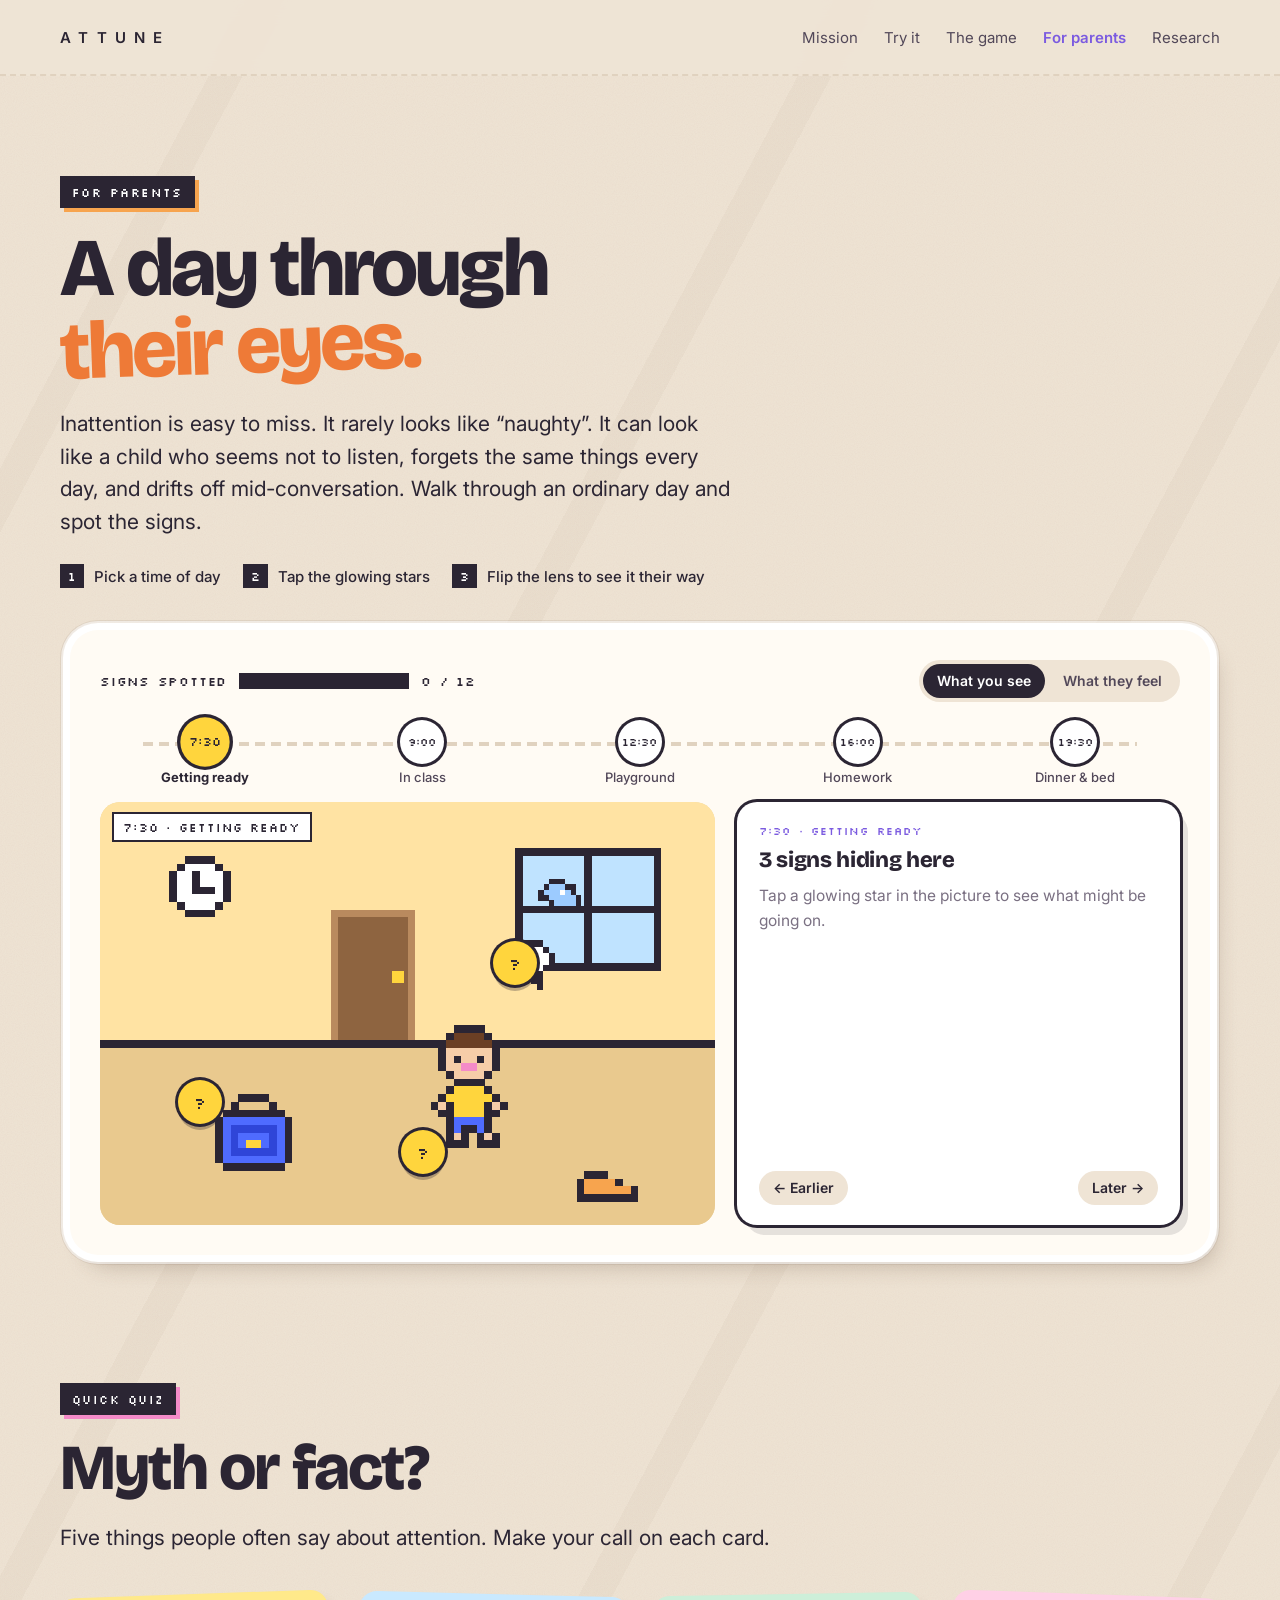
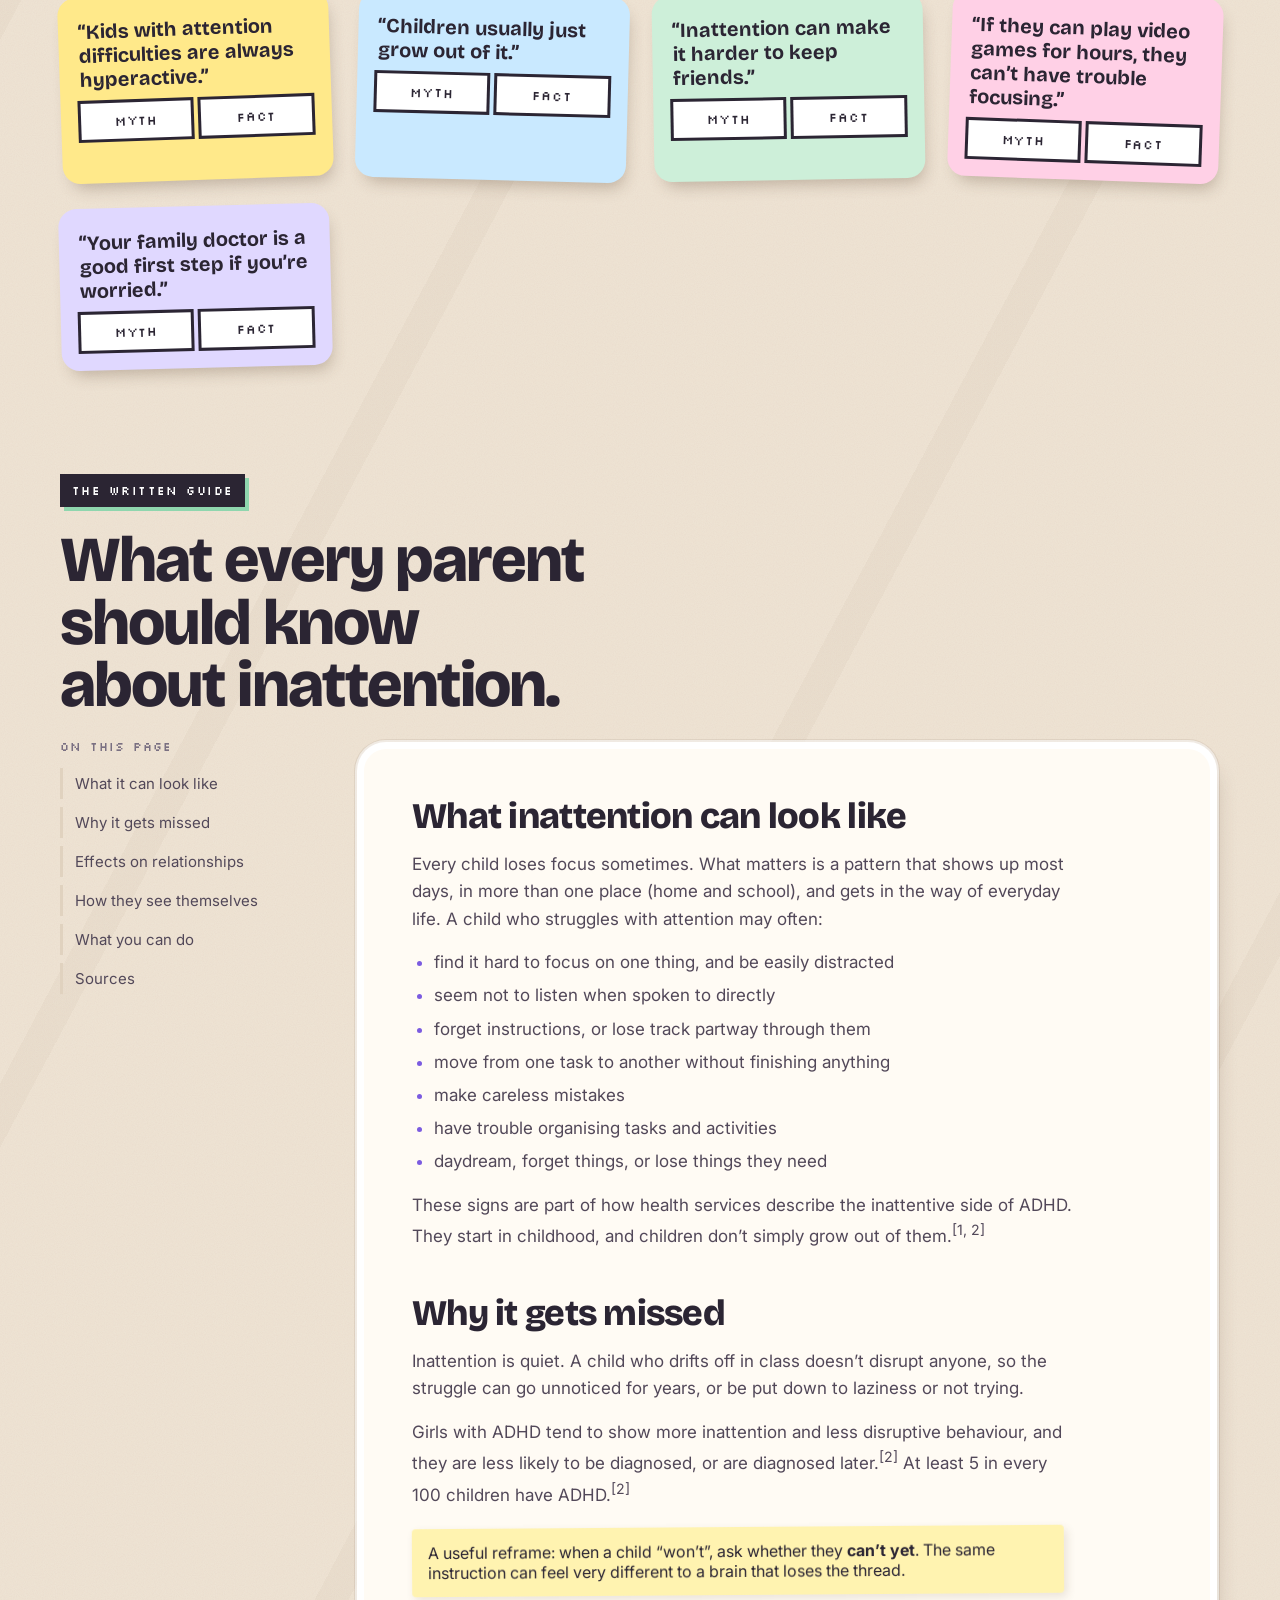
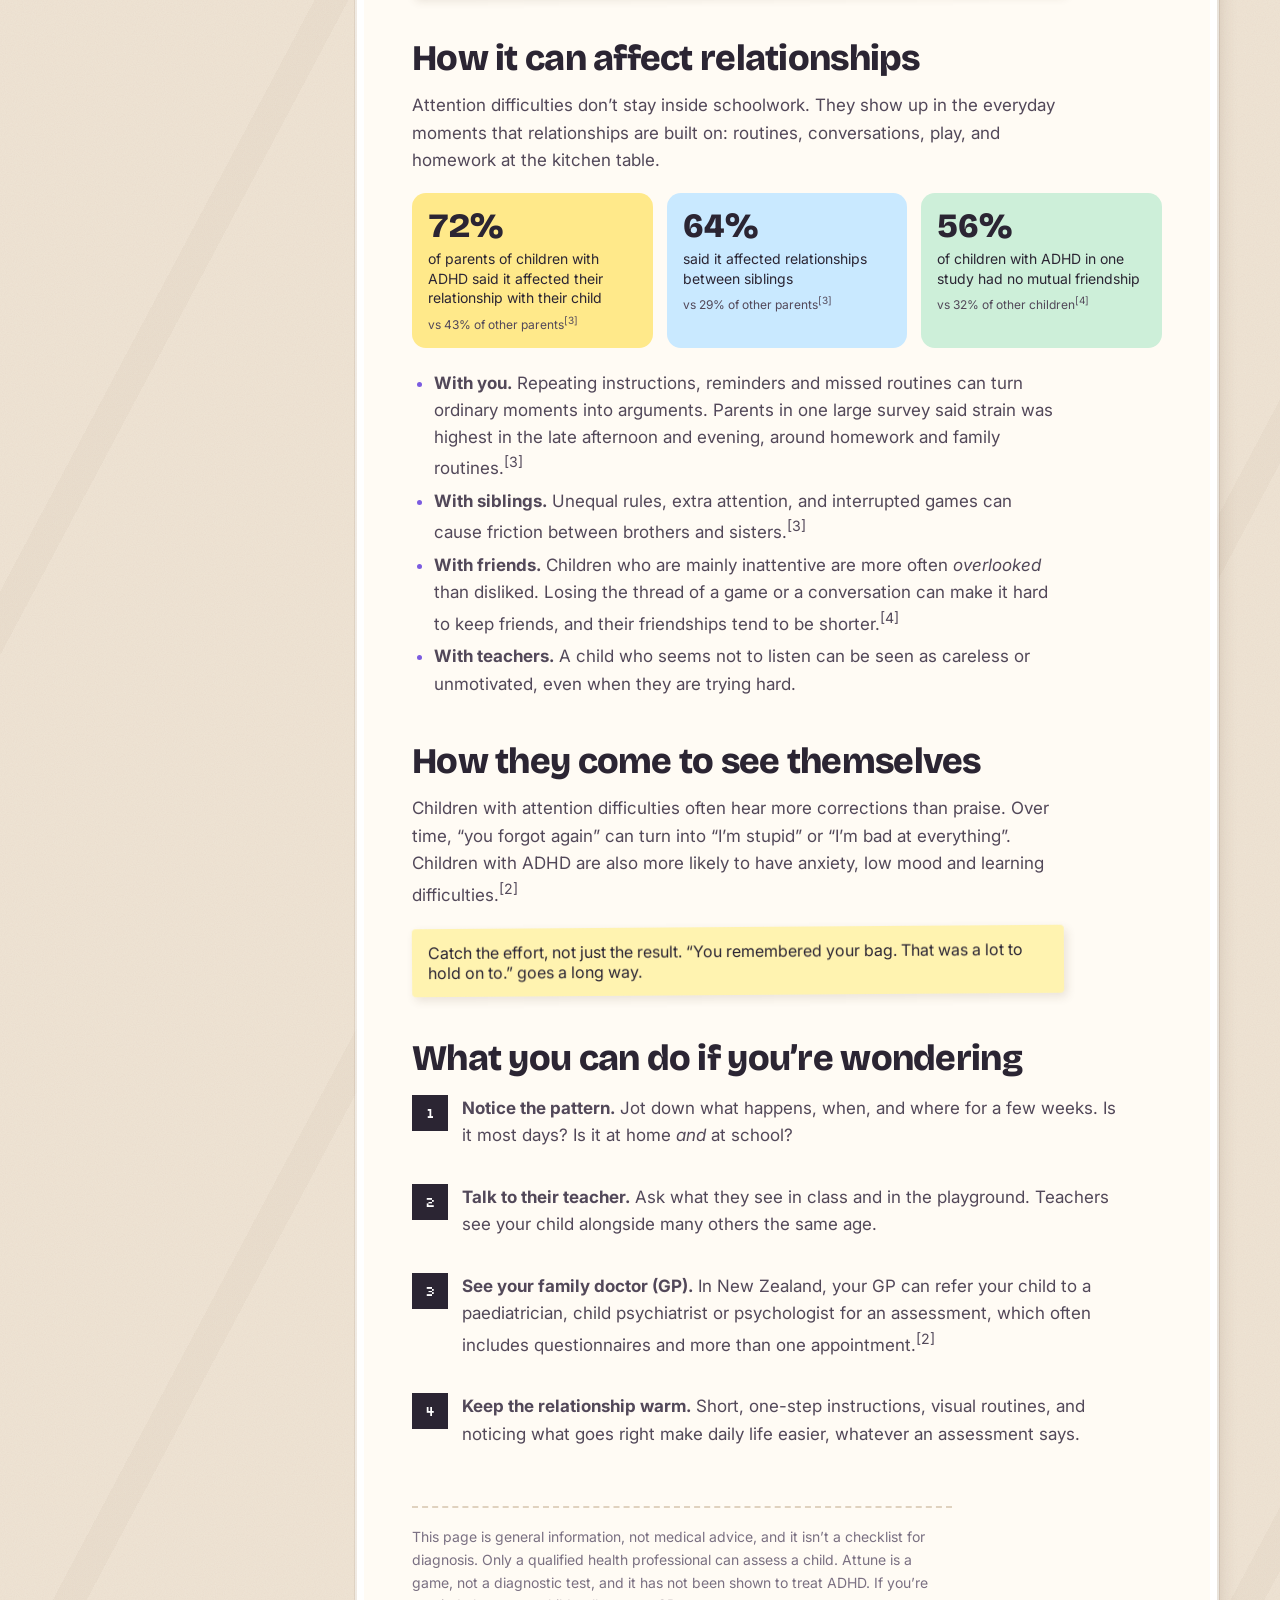
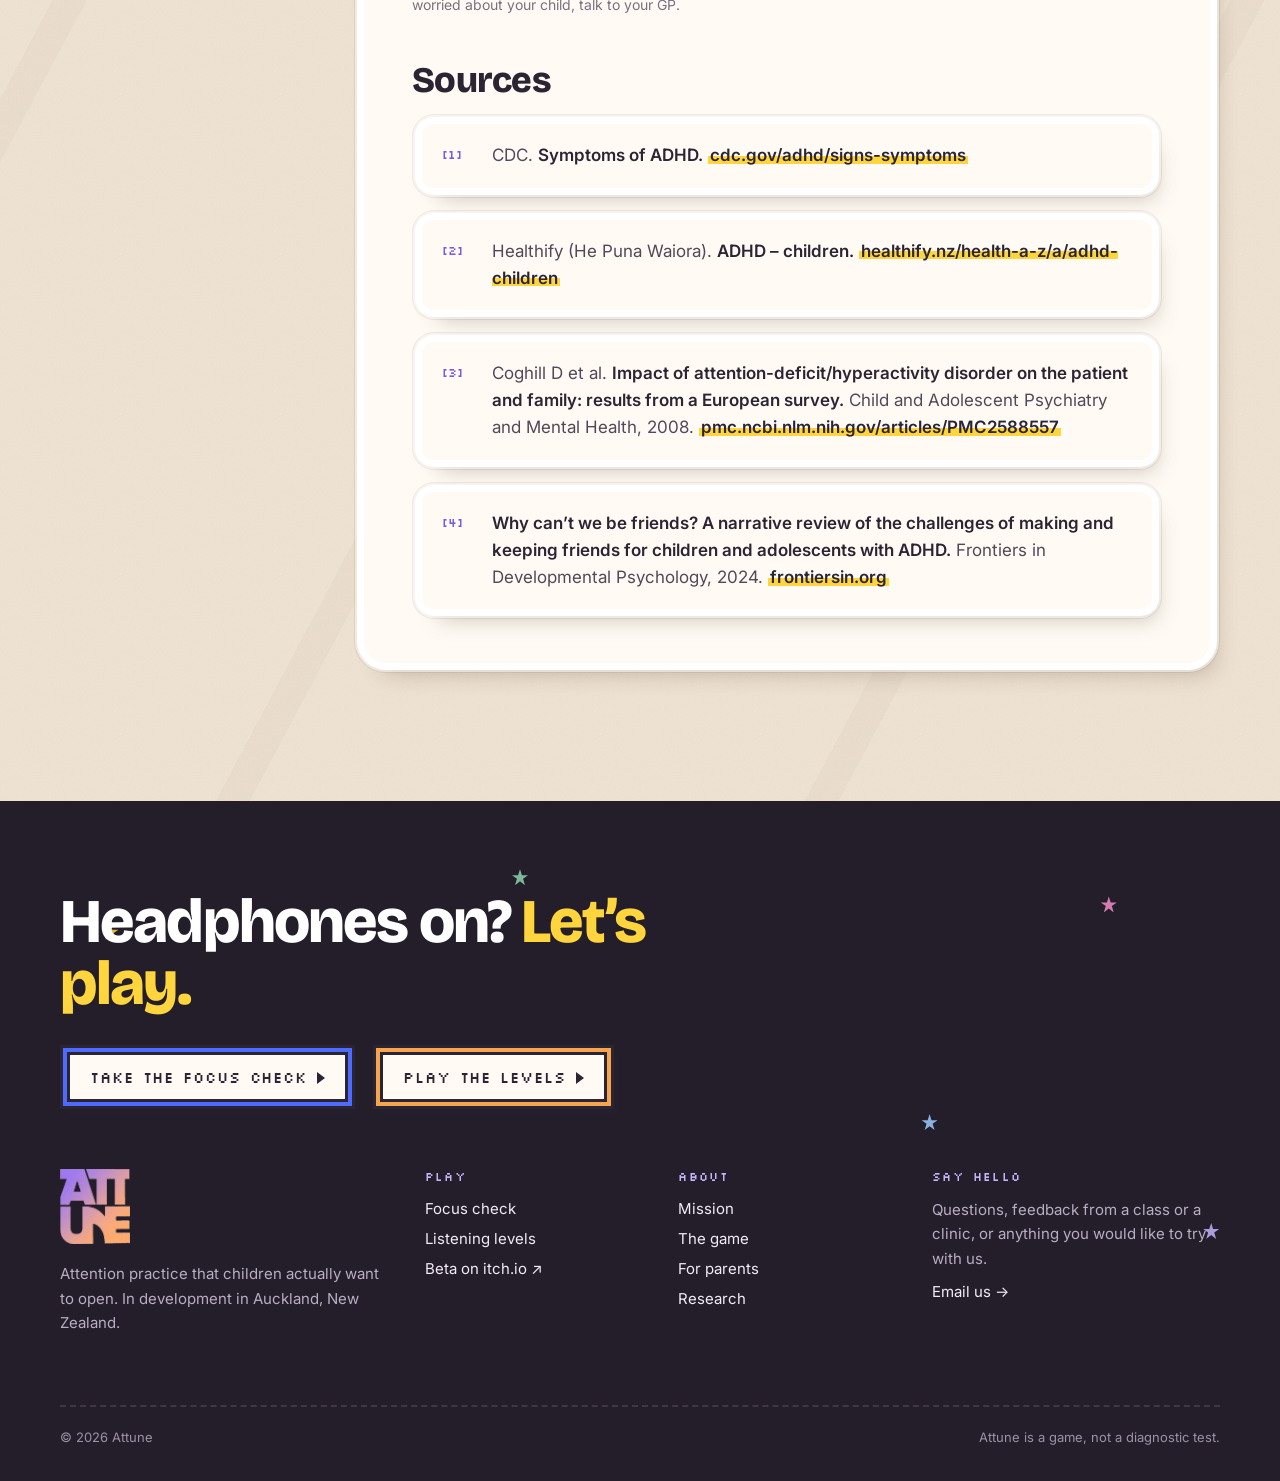
==== attune-site-3d 2/parents/index.html @ 6dd45934 "Add files via upload" ====
<!doctype html>
<html lang="en">
<head>
<meta charset="utf-8">
<meta name="viewport" content="width=device-width, initial-scale=1, viewport-fit=cover">
<link rel="icon" href="../assets/logo_symbol.png">
<title>A Day Through Their Eyes</title>
<meta name="description" content="For parents: what inattention can look like across a child's day, how it can affect relationships, and what you can do if you're wondering.">
<link rel="preconnect" href="https://fonts.googleapis.com">
<link rel="preconnect" href="https://fonts.gstatic.com" crossorigin>
<link rel="stylesheet" href="https://fonts.googleapis.com/css2?family=Bricolage+Grotesque:opsz,wght@12..96,500;12..96,700;12..96,800&family=Caveat:wght@600;700&family=Inter:wght@400;500;600&family=Silkscreen&display=swap">
<link rel="stylesheet" href="../site.css">
<style>
  body{margin:0;background:var(--desk);overflow-x:clip;}
  .phero{padding-block:clamp(56px,8vw,100px) 24px;}
  .phero h1{font-family:var(--display);font-weight:800;font-size:clamp(42px,6.4vw,84px);line-height:.95;letter-spacing:-.035em;margin:0 0 22px;max-width:13ch;text-wrap:balance;}
  .phero h1 span{color:var(--orange-2);display:inline-block;transform:rotate(-2deg);}
  .howto{display:flex;flex-wrap:wrap;gap:12px 22px;margin-top:26px;}
  .howto span{display:flex;align-items:center;gap:10px;font-size:15px;color:var(--ink);font-weight:500;}
  .howto b{font-family:var(--pixel);font-weight:400;font-size:12px;background:var(--ink);color:#fff;padding:5px 8px 4px;}

  /* ---- the day: timeline + scene */
  .game{background:var(--paper);border-radius:28px;padding:clamp(18px,3vw,30px);box-shadow:var(--plastic);margin:18px 10px 0;}
  .hudbar{display:flex;flex-wrap:wrap;gap:14px 20px;align-items:center;justify-content:space-between;margin-bottom:18px;}
  .found{display:flex;align-items:center;gap:12px;font-family:var(--pixel);font-size:13px;letter-spacing:.06em;text-transform:uppercase;}
  .found .meter{width:170px;height:16px;background:var(--ink);padding:3px;box-sizing:border-box;}
  .found .meter i{display:block;height:100%;width:0;background:var(--mint);transition:width .5s cubic-bezier(.3,1.5,.4,1);}
  .lens{display:inline-flex;background:var(--desk);border-radius:999px;padding:4px;gap:4px;}
  .lens button{font:600 14px/1 var(--body);border:0;background:none;padding:10px 14px;border-radius:999px;cursor:pointer;color:var(--ink-soft);}
  .lens button[aria-pressed="true"]{background:var(--ink);color:#fff;}
  .lens button:focus-visible,.times button:focus-visible,.spot:focus-visible,.mf button:focus-visible{outline:3px dashed var(--violet);outline-offset:3px;}
  .times{display:grid;grid-template-columns:repeat(5,1fr);gap:8px;margin-bottom:16px;position:relative;}
  .times::before{content:"";position:absolute;left:4%;right:4%;top:22px;height:4px;background:repeating-linear-gradient(90deg,var(--line) 0 10px,transparent 10px 16px);z-index:0;}
  .times button{position:relative;z-index:1;border:0;background:none;cursor:pointer;display:flex;flex-direction:column;align-items:center;gap:6px;padding:0;color:var(--ink-soft);font:500 13px/1.2 var(--body);}
  .times button .dot{width:44px;height:44px;border-radius:50%;background:#fff;box-shadow:0 0 0 3px var(--ink);display:grid;place-items:center;font:400 11px var(--pixel);color:var(--ink);transition:transform .25s cubic-bezier(.3,1.6,.4,1);}
  .times button[aria-selected="true"] .dot{background:var(--yellow);transform:scale(1.12);}
  .times button[aria-selected="true"]{color:var(--ink);font-weight:700;}
  .times button.done .dot{background:var(--mint);}
  .stagewrap{display:grid;grid-template-columns:1.25fr .9fr;gap:22px;align-items:stretch;}
  .scene{position:relative;border-radius:20px;overflow:hidden;aspect-ratio:16/11;background:var(--bg);box-shadow:inset 0 0 0 3px rgba(43,37,51,.08);}
  .scene svg{position:absolute;inset:0;width:100%;height:100%;}
  .scene .title{position:absolute;left:14px;top:12px;font-family:var(--pixel);font-size:12px;letter-spacing:.08em;text-transform:uppercase;background:#fff;padding:6px 9px 5px;box-shadow:0 0 0 2px var(--ink);z-index:2;}
  .spot{position:absolute;width:44px;height:44px;margin:-22px 0 0 -22px;border:0;border-radius:50%;cursor:pointer;z-index:3;background:var(--yellow);box-shadow:0 0 0 3px var(--ink), 0 6px 0 0 rgba(43,37,51,.3);
        font:400 16px/44px var(--pixel);color:var(--ink);animation:bob 1.8s ease-in-out infinite;animation-delay:var(--dl);}
  .spot::after{content:"";position:absolute;inset:-10px;border-radius:50%;border:3px solid var(--yellow);opacity:.0;animation:ring 1.8s ease-out infinite;animation-delay:var(--dl);}
  .spot.seen{background:var(--mint);animation:none;}
  .spot.seen::after{display:none;}
  .spot.active{background:#fff;transform:scale(1.15);}
  @keyframes bob{50%{transform:translateY(-6px)}}
  @keyframes ring{0%{opacity:.8;transform:scale(.7)}100%{opacity:0;transform:scale(1.4)}}
  .card{background:#fff;border-radius:20px;padding:22px 22px 20px;box-shadow:0 0 0 3px var(--ink), 8px 10px 0 rgba(43,37,51,.12);display:flex;flex-direction:column;gap:10px;min-height:100%;box-sizing:border-box;}
  .card .k{font-family:var(--pixel);font-size:11px;letter-spacing:.1em;text-transform:uppercase;color:var(--violet);}
  .card h3{font-size:22px;margin:0;}
  .card p{font-size:15.5px;margin:0;}
  .card .feel{background:var(--desk);border-radius:12px;padding:12px 14px;font-size:14.5px;color:var(--ink);}
  .card .feel b{font-family:var(--hand);font-size:22px;display:block;line-height:1;margin-bottom:4px;}
  .card .empty{color:var(--ink-faint);}
  .card .nav{margin-top:auto;display:flex;justify-content:space-between;gap:8px;padding-top:6px;}
  .card .nav button{font:600 14px/1 var(--body);border:0;background:var(--desk);border-radius:999px;padding:10px 14px;cursor:pointer;color:var(--ink);}
  .card .nav button:hover{background:var(--line);}
  .badge{display:none;align-items:center;gap:16px;margin-top:18px;background:var(--ink);color:#fff;border-radius:18px;padding:16px 20px;}
  .badge.on{display:flex;animation:pop .6s cubic-bezier(.3,1.6,.4,1);}
  .badge svg{width:56px;height:56px;flex:none;}
  .badge b{font-family:var(--display);font-size:20px;display:block;}
  .badge span{color:#D9D0E4;font-size:15px;}
  @keyframes pop{0%{transform:scale(.8);opacity:0}100%{transform:none;opacity:1}}
  @media (max-width: 900px){ .stagewrap{grid-template-columns:1fr;} }
  @media (max-width: 560px){ .times button span.lbl{display:none;} .scene{aspect-ratio:4/3;} .spot{width:38px;height:38px;margin:-19px 0 0 -19px;line-height:38px;} }

  /* ---- myth or fact */
  .mf{display:grid;grid-template-columns:repeat(auto-fit,minmax(250px,1fr));gap:26px;margin-top:40px;}
  .mfc{background:var(--c);border-radius:18px;padding:22px 20px 20px;transform:rotate(var(--r));box-shadow:4px 10px 16px -6px rgba(80,55,35,.3);display:flex;flex-direction:column;gap:12px;transition:transform .35s cubic-bezier(.3,1.6,.4,1);}
  .mfc:hover{transform:rotate(0);}
  .mfc q{font-family:var(--display);font-weight:700;font-size:20px;line-height:1.2;quotes:"“" "”";}
  .mfc .btns{display:flex;gap:10px;}
  .mfc .btns button{flex:1;font:400 13px/1 var(--pixel);letter-spacing:.06em;text-transform:uppercase;padding:12px 8px 11px;border:0;background:#fff;box-shadow:0 0 0 3px var(--ink);cursor:pointer;color:var(--ink);}
  .mfc .btns button:hover{background:var(--paper);}
  .mfc .ans{display:none;font-size:15px;line-height:1.5;color:var(--ink);background:rgba(255,255,255,.7);border-radius:10px;padding:10px 12px;}
  .mfc .ans b{font-family:var(--pixel);font-weight:400;font-size:12px;letter-spacing:.08em;display:block;margin-bottom:4px;}
  .mfc.done .ans{display:block;}
  .mfc.done .btns button{opacity:.45;}
  .mfc.done .btns button.pick{opacity:1;background:var(--ink);color:#fff;}
  .mfscore{margin-top:26px;font-family:var(--hand);font-size:28px;font-weight:700;}

  /* ---- written guide */
  .guide{display:grid;grid-template-columns:230px 1fr;gap:clamp(28px,5vw,64px);align-items:start;}
  .toc{position:sticky;top:96px;display:grid;gap:8px;font-size:15px;}
  .toc b{font-family:var(--pixel);font-weight:400;font-size:12px;letter-spacing:.1em;text-transform:uppercase;color:var(--ink-faint);margin-bottom:6px;}
  .toc a{text-decoration:none;color:var(--ink-soft);padding:6px 0 6px 12px;border-left:3px solid var(--line);}
  .toc a:hover{color:var(--ink);border-color:var(--yellow);}
  .article{background:var(--paper);border-radius:22px;padding:clamp(24px,4vw,48px);box-shadow:var(--plastic);margin:10px;}
  .article h2{font-family:var(--display);font-weight:800;font-size:clamp(26px,3vw,36px);letter-spacing:-.02em;line-height:1.1;margin:44px 0 14px;scroll-margin-top:100px;}
  .article h2:first-child{margin-top:0;}
  .article ul{padding-left:22px;margin:0 0 16px;max-width:62ch;}
  .article li{font-size:17px;line-height:1.6;color:var(--ink-soft);margin-bottom:6px;}
  .article li::marker{color:var(--violet);}
  .stat{display:grid;grid-template-columns:repeat(auto-fit,minmax(170px,1fr));gap:14px;margin:18px 0 22px;}
  .stat div{background:var(--c);border-radius:14px;padding:16px;}
  .stat b{display:block;font-family:var(--display);font-weight:800;font-size:34px;line-height:1;margin-bottom:6px;font-variant-numeric:tabular-nums;}
  .stat span{font-size:14px;color:var(--ink);line-height:1.4;display:block;}
  .stat small{display:block;margin-top:6px;font-size:12px;color:var(--ink-soft);}
  .tip{background:#FFF3B0;padding:14px 16px;border-radius:4px;font-size:16px;color:var(--ink);transform:rotate(-.4deg);box-shadow:3px 4px 10px rgba(80,55,35,.12);max-width:62ch;margin:18px 0;}
  .steps2{counter-reset:s;list-style:none;padding:0!important;display:grid;gap:12px;}
  .steps2 li{counter-increment:s;display:grid;grid-template-columns:40px 1fr;gap:10px;align-items:start;}
  .steps2 li::before{content:counter(s);font:400 14px/36px var(--pixel);width:36px;height:36px;text-align:center;background:var(--ink);color:#fff;}
  .disclaim{border-top:2px dashed var(--line);margin-top:36px;padding-top:18px;font-size:14px;color:var(--ink-faint);}
  @media (max-width: 860px){ .guide{grid-template-columns:1fr;} .toc{position:static;grid-auto-flow:column;overflow-x:auto;grid-auto-columns:max-content;} }
</style>
</head>
<body>
<div class="page" style="overflow:visible">
<header class="bar"><div class="wrap">
  <a class="wm" href="../index.html">ATTUNE</a>
  <nav aria-label="Main"><a href="../index.html#mission">Mission</a><a href="../index.html#try">Try it</a><a href="../index.html#game">The game</a><a href="../parents/" aria-current="page">For parents</a><a href="../research/">Research</a></nav>
</div></header>

<main>
  <section class="wrap phero">
    <p class="eyebrow" style="--c:var(--orange)">For parents</p>
    <h1>A day through <span>their eyes.</span></h1>
    <p class="lede" style="max-width:52ch">Inattention is easy to miss. It rarely looks like “naughty”. It can look like a child who seems not to listen, forgets the same things every day, and drifts off mid-conversation. Walk through an ordinary day and spot the signs.</p>
    <div class="howto"><span><b>1</b> Pick a time of day</span><span><b>2</b> Tap the glowing stars</span><span><b>3</b> Flip the lens to see it their way</span></div>
  </section>

  <section class="wrap" aria-labelledby="day-h">
    <h2 id="day-h" class="sr" style="position:absolute;left:-9999px">Spot the signs across a day</h2>
    <div class="game" id="day">
      <div class="hudbar">
        <div class="found"><span>Signs spotted</span><span class="meter"><i id="meter"></i></span><span id="count">0 / 12</span></div>
        <div class="lens" role="group" aria-label="Whose view">
          <button type="button" id="lensYou" aria-pressed="true">What you see</button>
          <button type="button" id="lensThem" aria-pressed="false">What they feel</button>
        </div>
      </div>
      <div class="times" role="tablist" aria-label="Time of day" id="times"></div>
      <div class="stagewrap">
        <div class="scene" id="scene"><span class="title" id="sceneTitle"></span><svg id="sceneArt" viewBox="0 0 160 110" preserveAspectRatio="xMidYMid slice" aria-hidden="true" shape-rendering="crispEdges"></svg></div>
        <div class="card" id="card" aria-live="polite"></div>
      </div>
      <div class="badge" id="badge" role="status">
        <svg viewBox="0 0 12 12" shape-rendering="crispEdges" aria-hidden="true" id="badgeArt"></svg>
        <div><b>You spotted all 12.</b><span>Seeing the pattern is the first step. Scroll down for what it can mean for relationships, and what you can do next.</span></div>
      </div>
    </div>
  </section>

  <section class="sec" aria-labelledby="mf-h" style="padding-bottom:40px">
    <div class="wrap">
      <p class="eyebrow" style="--c:var(--pink)">Quick quiz</p>
      <h2 class="h" id="mf-h">Myth or fact?</h2>
      <p class="lede">Five things people often say about attention. Make your call on each card.</p>
      <div class="mf" id="mf"></div>
      <p class="mfscore" id="mfscore" aria-live="polite"></p>
    </div>
  </section>

  <section class="sec" aria-labelledby="guide-h" style="padding-top:40px">
    <div class="wrap">
      <p class="eyebrow" style="--c:var(--mint)">The written guide</p>
      <h2 class="h" id="guide-h">What every parent should know about inattention.</h2>
      <div class="guide">
        <nav class="toc" aria-label="On this page"><b>On this page</b>
          <a href="#looks">What it can look like</a><a href="#missed">Why it gets missed</a><a href="#relationships">Effects on relationships</a><a href="#self">How they see themselves</a><a href="#do">What you can do</a><a href="#sources">Sources</a>
        </nav>
        <article class="article">
          <h2 id="looks">What inattention can look like</h2>
          <p>Every child loses focus sometimes. What matters is a pattern that shows up most days, in more than one place (home and school), and gets in the way of everyday life. A child who struggles with attention may often:</p>
          <ul>
            <li>find it hard to focus on one thing, and be easily distracted</li>
            <li>seem not to listen when spoken to directly</li>
            <li>forget instructions, or lose track partway through them</li>
            <li>move from one task to another without finishing anything</li>
            <li>make careless mistakes</li>
            <li>have trouble organising tasks and activities</li>
            <li>daydream, forget things, or lose things they need</li>
          </ul>
          <p>These signs are part of how health services describe the inattentive side of ADHD. They start in childhood, and children don’t simply grow out of them.<sup>[1, 2]</sup></p>

          <h2 id="missed">Why it gets missed</h2>
          <p>Inattention is quiet. A child who drifts off in class doesn’t disrupt anyone, so the struggle can go unnoticed for years, or be put down to laziness or not trying.</p>
          <p>Girls with ADHD tend to show more inattention and less disruptive behaviour, and they are less likely to be diagnosed, or are diagnosed later.<sup>[2]</sup> At least 5 in every 100 children have ADHD.<sup>[2]</sup></p>
          <div class="tip">A useful reframe: when a child “won’t”, ask whether they <b>can’t yet</b>. The same instruction can feel very different to a brain that loses the thread.</div>

          <h2 id="relationships">How it can affect relationships</h2>
          <p>Attention difficulties don’t stay inside schoolwork. They show up in the everyday moments that relationships are built on: routines, conversations, play, and homework at the kitchen table.</p>
          <div class="stat">
            <div style="--c:#FFE98A"><b>72%</b><span>of parents of children with ADHD said it affected their relationship with their child</span><small>vs 43% of other parents<sup>[3]</sup></small></div>
            <div style="--c:#C9E9FF"><b>64%</b><span>said it affected relationships between siblings</span><small>vs 29% of other parents<sup>[3]</sup></small></div>
            <div style="--c:#CDEFD9"><b>56%</b><span>of children with ADHD in one study had no mutual friendship</span><small>vs 32% of other children<sup>[4]</sup></small></div>
          </div>
          <ul>
            <li><b>With you.</b> Repeating instructions, reminders and missed routines can turn ordinary moments into arguments. Parents in one large survey said strain was highest in the late afternoon and evening, around homework and family routines.<sup>[3]</sup></li>
            <li><b>With siblings.</b> Unequal rules, extra attention, and interrupted games can cause friction between brothers and sisters.<sup>[3]</sup></li>
            <li><b>With friends.</b> Children who are mainly inattentive are more often <i>overlooked</i> than disliked. Losing the thread of a game or a conversation can make it hard to keep friends, and their friendships tend to be shorter.<sup>[4]</sup></li>
            <li><b>With teachers.</b> A child who seems not to listen can be seen as careless or unmotivated, even when they are trying hard.</li>
          </ul>

          <h2 id="self">How they come to see themselves</h2>
          <p>Children with attention difficulties often hear more corrections than praise. Over time, “you forgot again” can turn into “I’m stupid” or “I’m bad at everything”. Children with ADHD are also more likely to have anxiety, low mood and learning difficulties.<sup>[2]</sup></p>
          <div class="tip">Catch the effort, not just the result. “You remembered your bag. That was a lot to hold on to.” goes a long way.</div>

          <h2 id="do">What you can do if you’re wondering</h2>
          <ol class="steps2">
            <li><p><b>Notice the pattern.</b> Jot down what happens, when, and where for a few weeks. Is it most days? Is it at home <i>and</i> at school?</p></li>
            <li><p><b>Talk to their teacher.</b> Ask what they see in class and in the playground. Teachers see your child alongside many others the same age.</p></li>
            <li><p><b>See your family doctor (GP).</b> In New Zealand, your GP can refer your child to a paediatrician, child psychiatrist or psychologist for an assessment, which often includes questionnaires and more than one appointment.<sup>[2]</sup></p></li>
            <li><p><b>Keep the relationship warm.</b> Short, one-step instructions, visual routines, and noticing what goes right make daily life easier, whatever an assessment says.</p></li>
          </ol>
          <p class="disclaim">This page is general information, not medical advice, and it isn’t a checklist for diagnosis. Only a qualified health professional can assess a child. Attune is a game, not a diagnostic test, and it has not been shown to treat ADHD. If you’re worried about your child, talk to your GP.</p>

          <h2 id="sources">Sources</h2>
          <ol class="refs" style="margin-top:8px">
            <li><span>CDC. <i>Symptoms of ADHD.</i> <a class="link" href="https://www.cdc.gov/adhd/signs-symptoms/index.html" target="_blank" rel="noopener">cdc.gov/adhd/signs-symptoms</a></span></li>
            <li><span>Healthify (He Puna Waiora). <i>ADHD – children.</i> <a class="link" href="https://healthify.nz/health-a-z/a/adhd-children" target="_blank" rel="noopener">healthify.nz/health-a-z/a/adhd-children</a></span></li>
            <li><span>Coghill D et al. <i>Impact of attention-deficit/hyperactivity disorder on the patient and family: results from a European survey.</i> Child and Adolescent Psychiatry and Mental Health, 2008. <a class="link" href="https://pmc.ncbi.nlm.nih.gov/articles/PMC2588557/" target="_blank" rel="noopener">pmc.ncbi.nlm.nih.gov/articles/PMC2588557</a></span></li>
            <li><span><i>Why can’t we be friends? A narrative review of the challenges of making and keeping friends for children and adolescents with ADHD.</i> Frontiers in Developmental Psychology, 2024. <a class="link" href="https://www.frontiersin.org/journals/developmental-psychology/articles/10.3389/fdpys.2024.1390791/full" target="_blank" rel="noopener">frontiersin.org</a></span></li>
          </ol>
        </article>
      </div>
    </div>
  </section>
</main>
</div>

<footer class="foot" id="contact">
  <div class="stars" aria-hidden="true">
    <span style="--c:var(--yellow);left:8%;top:18%;--dl:0s"></span><span style="--c:var(--pink);left:86%;top:14%;--dl:.8s"></span>
    <span style="--c:var(--sky);left:72%;top:46%;--dl:1.6s"></span><span style="--c:var(--mint);left:40%;top:10%;--dl:2.2s"></span>
    <span style="--c:var(--lilac);left:94%;top:62%;--dl:1.1s"></span>
  </div>
  <div class="wrap">
    <p class="big">Headphones on? <span>Let’s play.</span></p>
    <div class="row">
      <a class="btn" data-site="/focus-check/" href="https://attuneonline.com/focus-check/">Take the focus check</a>
      <a class="btn orange" data-site="/play/" href="https://attuneonline.com/play/">Play the levels</a>
    </div>
    <div class="cols">
      <div><img class="logo" src="../assets/logo_symbol.png" alt="Attune"><p>Attention practice that children actually want to open. In development in Auckland, New Zealand.</p></div>
      <div><h4>Play</h4><ul><li><a data-site="/focus-check/" href="https://attuneonline.com/focus-check/">Focus check</a></li><li><a data-site="/play/" href="https://attuneonline.com/play/">Listening levels</a></li><li><a href="https://bibyeo.itch.io/attuneonline" target="_blank" rel="noopener">Beta on itch.io ↗</a></li></ul></div>
      <div><h4>About</h4><ul><li><a href="../index.html#mission">Mission</a></li><li><a href="../index.html#game">The game</a></li><li><a href="../parents/">For parents</a></li><li><a href="../research/">Research</a></li></ul></div>
      <div><h4>Say hello</h4><p style="margin-bottom:10px">Questions, feedback from a class or a clinic, or anything you would like to try with us.</p><button class="copy-email" type="button" data-email>Email us →</button></div>
    </div>
    <div class="base"><span>© 2026 Attune</span><span>Attune is a game, not a diagnostic test.</span></div>
  </div>
</footer>

<script src="../site.js"></script>
<script src="../parents.js"></script>
</body>
</html>
---- attune-site-3d 2/site.css ----
/* Attune — the toy desk continues below the fold.
   Everything reads as objects on the same sunny desk: shrink-plastic cards, sticky notes, stickers, cartridges. */
:root{
  --ink:#2B2533; --ink-soft:#524859; --ink-faint:#7A7082;
  --desk:#EFE4D5; --desk-2:#E7DAC8; --paper:#FFFBF4; --line:#E0D2BF;
  --blue:#4F6BFF; --blue-2:#2F45D8; --orange:#F7A44E; --orange-2:#EE7A37;
  --lilac:#C3B4FB; --lilac-hi:#D6CBFF; --violet:#7B5BE0;
  --yellow:#FFD53D; --pink:#F48BC8; --mint:#8FD6AE; --sky:#9CCBFF;
  --night:#241E2B;
  --display:"Bricolage Grotesque", Inter, ui-sans-serif, system-ui, sans-serif;
  --body:Inter, ui-sans-serif, system-ui, -apple-system, "Segoe UI", Roboto, sans-serif;
  --pixel:Silkscreen, ui-monospace, "SFMono-Regular", Menlo, monospace;
  --hand:Caveat, "Segoe Print", "Bradley Hand", cursive;
  /* the "shrink plastic" look: white print border + clear acrylic rim + soft contact shadow */
  --plastic: 0 0 0 7px #fff, 0 0 0 9px rgba(255,255,255,.55), 0 0 0 10px rgba(120,100,80,.12), 10px 16px 22px -6px rgba(80,55,35,.28);
  --grain:url("data:image/svg+xml,%3Csvg xmlns='http://www.w3.org/2000/svg' width='160' height='160'%3E%3Cfilter id='n'%3E%3CfeTurbulence type='fractalNoise' baseFrequency='.9' numOctaves='2' stitchTiles='stitch'/%3E%3CfeColorMatrix values='0 0 0 0 .35 0 0 0 0 .25 0 0 0 0 .15 0 0 0 .07 0'/%3E%3C/filter%3E%3Crect width='100%25' height='100%25' filter='url(%23n)'/%3E%3C/svg%3E");
}
.page{background:var(--desk) var(--grain);color:var(--ink);font-family:var(--body);-webkit-font-smoothing:antialiased;position:relative;overflow:hidden;}
/* window light keeps falling across the desk */
.page::before{content:"";position:absolute;inset:0;pointer-events:none;opacity:.55;
  background:repeating-linear-gradient(118deg, transparent 0 220px, rgba(120,90,60,.07) 220px 250px, transparent 250px 520px);}
.wrap{max-width:1160px;margin:0 auto;padding-inline:max(20px,4vw);position:relative;}
.sec{padding-block:clamp(72px,10vw,132px);position:relative;}
a{color:inherit;}

/* ---------- type */
.eyebrow{display:inline-flex;align-items:center;gap:10px;font-family:var(--pixel);font-size:12px;letter-spacing:.12em;text-transform:uppercase;
  background:var(--ink);color:#fff;padding:7px 12px 6px;margin:0 0 22px;box-shadow:4px 4px 0 var(--c, var(--violet));}
h2.h, .h{font-family:var(--display);font-weight:800;font-size:clamp(34px,5vw,64px);line-height:.98;letter-spacing:-.03em;margin:0 0 22px;text-wrap:balance;max-width:16ch;}
.h .pop{display:inline-block;color:var(--c, var(--blue));transform:rotate(-2deg);}
.h .under{background:linear-gradient(transparent 64%, var(--c, var(--yellow)) 64% 90%, transparent 90%);}
h3{font-family:var(--display);font-weight:800;font-size:22px;line-height:1.15;letter-spacing:-.015em;margin:0 0 8px;}
p{font-size:17px;line-height:1.62;color:var(--ink-soft);margin:0 0 16px;max-width:60ch;}
.lede{font-size:clamp(18px,1.7vw,21px);line-height:1.55;color:var(--ink);}
.hand{font-family:var(--hand);font-weight:700;font-size:28px;line-height:1.05;color:var(--ink);}
.small{font-size:14px;color:var(--ink-faint);}

/* ---------- pixel "brooch" buttons (same look as the desk plaques) */
.btn{--bg:var(--blue);
  display:inline-flex;align-items:center;gap:10px;font:400 14px/1 var(--pixel);letter-spacing:.06em;text-transform:uppercase;text-decoration:none;
  color:var(--ink);background:var(--paper);padding:15px 20px 14px;position:relative;white-space:nowrap;cursor:pointer;border:0;
  box-shadow:0 0 0 3px var(--ink), 0 0 0 7px var(--bg), 0 0 0 10px var(--ink), 6px 8px 0 7px rgba(43,37,51,.22);
  margin:10px;transition:transform .18s cubic-bezier(.3,1.6,.4,1), box-shadow .18s;}
.btn::after{content:"";width:0;height:0;border-left:8px solid var(--ink);border-top:6px solid transparent;border-bottom:6px solid transparent;}
.btn:hover{transform:translateY(-3px) rotate(-1deg);}
.btn:active{transform:translateY(2px);box-shadow:0 0 0 3px var(--ink), 0 0 0 7px var(--bg), 0 0 0 10px var(--ink), 2px 3px 0 7px rgba(43,37,51,.22);}
.btn.orange{--bg:var(--orange);}
.btn.lilac{--bg:var(--lilac);}
.btn.ghost{--bg:var(--mint);}
.btn.plain{--bg:var(--paper);}
.btn:focus-visible,.link:focus-visible,.copy-email:focus-visible{outline:3px dashed var(--violet);outline-offset:8px;}
.row{display:flex;flex-wrap:wrap;gap:14px 18px;align-items:center;}
.link{font-weight:600;color:var(--ink);text-decoration:none;background:linear-gradient(var(--yellow),var(--yellow)) 0 88%/100% 8px no-repeat;padding:0 2px;transition:background-size .2s;}
.link:hover{background-size:100% 40%;}

/* ---------- stickers + characters */
.sticker{display:block;image-rendering:pixelated;filter:drop-shadow(2px 0 0 #fff) drop-shadow(-2px 0 0 #fff) drop-shadow(0 2px 0 #fff) drop-shadow(0 -2px 0 #fff) drop-shadow(8px 14px 12px rgba(80,55,35,.25));}
.charm{position:relative;justify-self:center;width:min(380px,82%);}
.charm .sticker{width:100%;height:auto;transform:rotate(var(--r,-5deg));transition:transform .45s cubic-bezier(.3,1.6,.4,1);}
.charm:hover .sticker{transform:rotate(calc(var(--r,-5deg) * -0.6)) translateY(-10px) scale(1.03);}
.charm .note{position:absolute;display:flex;align-items:flex-end;gap:4px;white-space:nowrap;}
@media (max-width: 700px){ .charm .note{position:static;transform:none!important;margin-top:18px;white-space:normal;} }
.charm .note svg{width:64px;height:48px;overflow:visible;flex:none;}
.charm .note path{fill:none;stroke:var(--ink);stroke-width:2.6;stroke-linecap:round;stroke-linejoin:round;}

/* ---------- ticker (status) */
.ticker{background:var(--ink);color:#fff;overflow:hidden;position:relative;z-index:1;}
.ticker .track{display:flex;width:max-content;animation:tick 38s linear infinite;}
.ticker span{font-family:var(--pixel);font-size:13px;letter-spacing:.1em;text-transform:uppercase;padding:16px 28px;display:flex;align-items:center;gap:12px;white-space:nowrap;}
.ticker span::before{content:"";width:12px;height:12px;background:var(--c);box-shadow:inset -3px -3px 0 rgba(0,0,0,.2);}
@keyframes tick{to{transform:translateX(-50%)}}

/* ---------- layouts */
.split{display:grid;grid-template-columns:1.05fr .95fr;gap:clamp(40px,6vw,90px);align-items:center;}
.split.flip{grid-template-columns:.95fr 1.05fr;}
@media (max-width: 880px){ .split,.split.flip{grid-template-columns:1fr;} .split.flip > :first-child{order:2;} }

/* ---------- skills: four little game cards dealt onto the desk */
.skills{list-style:none;padding:0;margin:54px 0 0;display:grid;grid-template-columns:repeat(4,1fr);gap:34px 26px;}
.skill{background:var(--paper);border-radius:14px;padding:22px 20px 24px;box-shadow:var(--plastic);transform:rotate(var(--r));transition:transform .35s cubic-bezier(.3,1.6,.4,1);position:relative;}
.skill:hover{transform:rotate(0) translateY(-8px);}
.skill .num{position:absolute;top:-14px;right:16px;font-family:var(--pixel);font-size:13px;background:var(--c);color:var(--ink);padding:6px 9px 5px;box-shadow:0 0 0 2px var(--ink);}
.skill .ico{width:56px;height:56px;margin-bottom:14px;display:block;}
.skill p{font-size:15px;margin:0;}
@media (max-width: 960px){ .skills{grid-template-columns:repeat(2,1fr);} }
@media (max-width: 500px){ .skills{grid-template-columns:1fr;} }
.caveat{margin:44px 0 0;display:inline-block;background:#FFF3B0;padding:12px 16px;font-size:14px;color:var(--ink-soft);transform:rotate(-.6deg);
  box-shadow:3px 4px 10px rgba(80,55,35,.15);max-width:62ch;position:relative;}
.caveat::before{content:"";position:absolute;top:-10px;left:24px;width:70px;height:20px;background:rgba(255,255,255,.6);transform:rotate(-4deg);box-shadow:0 1px 2px rgba(0,0,0,.06);}

/* ---------- playable mini mission on a handheld */
.console{background:#F3B6CF;border-radius:34px;padding:22px 22px 26px;box-shadow:inset -6px -8px 0 rgba(0,0,0,.08), inset 6px 6px 0 rgba(255,255,255,.35), 14px 22px 34px -10px rgba(80,40,60,.4);
  max-width:470px;justify-self:center;width:100%;box-sizing:border-box;transform:rotate(2deg);}
.screen{background:#1F1B28;border-radius:18px;padding:14px;position:relative;overflow:hidden;box-shadow:inset 0 0 0 4px #13101a;}
.screen .hud{display:flex;justify-content:space-between;font-family:var(--pixel);font-size:11px;letter-spacing:.08em;color:#BFB3D3;text-transform:uppercase;}
.screen .hud b{color:var(--yellow);font-weight:400;}
.say{margin:10px 0 0;background:var(--lilac-hi);color:var(--ink);font-weight:700;font-size:17px;line-height:1.3;padding:11px 14px;border-radius:14px 14px 14px 4px;min-height:22px;position:relative;z-index:3;}
.field{position:relative;height:230px;margin-top:10px;border-radius:12px;overflow:hidden;background:
  linear-gradient(#3D8C6B,#3D8C6B) 14px 16px/38% 44% no-repeat,
  linear-gradient(#9CCBFF,#9CCBFF) calc(100% - 16px) 16px/26% 40% no-repeat,
  linear-gradient(transparent 70%, #4A3F5A 70%),
  #2C2638;}
.field::after{content:"";position:absolute;inset:0;background:repeating-linear-gradient(0deg, rgba(0,0,0,.08) 0 2px, transparent 2px 4px);pointer-events:none;}
.field .noise{position:absolute;left:0;font:700 13px/1 var(--body);color:#fff;opacity:.5;white-space:nowrap;pointer-events:none;animation:drift var(--d) linear infinite alternate;background:rgba(255,255,255,.09);padding:5px 8px;border-radius:10px;z-index:1;}
@keyframes drift{from{transform:translateX(var(--x0))}to{transform:translateX(var(--x1))}}
.field button{position:absolute;left:0;top:0;width:54px;height:54px;padding:0;border:0;background:none;cursor:pointer;z-index:2;will-change:transform;}
.field button.decoy{width:44px;height:36px;z-index:1;}
.field button:hover svg{transform:scale(1.15);}
.field button svg{transition:transform .15s;}
.field button:focus-visible{outline:3px dashed var(--yellow);outline-offset:3px;border-radius:8px;}
.field button svg{width:100%;height:100%;display:block;filter:drop-shadow(0 3px 0 rgba(0,0,0,.35));}
.field button.hit svg{animation:hit .5s cubic-bezier(.3,1.6,.4,1);}
.field button.miss svg{animation:miss .4s;}
@keyframes hit{50%{transform:scale(1.4) rotate(10deg)}}
@keyframes miss{25%{transform:translateX(-6px)}75%{transform:translateX(6px)}}
.fb{height:24px;margin-top:10px;font:400 12px/24px var(--pixel);letter-spacing:.06em;text-transform:uppercase;color:#8FD6AE;text-align:center;}
.fb.bad{color:#FFB3A0;}
.pads{display:flex;justify-content:space-between;align-items:center;margin-top:18px;padding-inline:8px;}
.dpad{width:62px;height:62px;position:relative;}
.dpad::before,.dpad::after{content:"";position:absolute;background:#2B2533;border-radius:5px;}
.dpad::before{left:21px;top:0;width:20px;height:62px;} .dpad::after{top:21px;left:0;width:62px;height:20px;}
.abtn{display:flex;gap:12px;}
.abtn i{width:30px;height:30px;border-radius:50%;background:var(--violet);box-shadow:inset -3px -4px 0 rgba(0,0,0,.2);}
.abtn i + i{background:var(--yellow);transform:translateY(-12px);}
.start{font:400 13px/1 var(--pixel);letter-spacing:.08em;text-transform:uppercase;background:var(--yellow);color:var(--ink);border:0;border-radius:999px;padding:11px 16px;cursor:pointer;box-shadow:0 4px 0 #C99A10;}
.start:active{transform:translateY(3px);box-shadow:0 1px 0 #C99A10;}
.start:focus-visible{outline:3px dashed var(--ink);outline-offset:3px;}
.console-note{margin-top:26px;text-align:center;}

/* ---------- builds as game cartridges */
.carts{display:grid;grid-template-columns:repeat(3,1fr);gap:40px 34px;margin-top:64px;align-items:start;}
.cart{--c:var(--blue);background:#CFC7BF;border-radius:16px 16px 10px 10px;padding:18px 16px 20px;position:relative;
  box-shadow:inset -5px -6px 0 rgba(0,0,0,.08), inset 5px 5px 0 rgba(255,255,255,.35), 10px 16px 24px -8px rgba(60,40,30,.35);
  transform:rotate(var(--r));transition:transform .35s cubic-bezier(.3,1.6,.4,1);}
.cart:hover{transform:rotate(0) translateY(-10px);}
.cart::before{content:"";position:absolute;top:-10px;left:22%;right:22%;height:14px;background:#BDB4AB;border-radius:6px 6px 0 0;}
.cart .label{background:var(--c);border-radius:8px;padding:16px 16px 14px;color:var(--ink);box-shadow:inset 0 0 0 3px rgba(0,0,0,.12);position:relative;}
.cart .label h3{font-size:25px;margin:10px 0 0;}
.cart .tag{font-family:var(--pixel);font-size:11px;letter-spacing:.08em;text-transform:uppercase;background:var(--ink);color:#fff;padding:5px 8px 4px;display:inline-block;}
.cart .body{background:var(--paper);border-radius:6px;margin-top:12px;padding:16px 16px 8px;}
.cart .body p{font-size:15px;margin:0 0 12px;}
.cart .btn{margin:6px 10px 14px;}
.cart .sticky{position:absolute;top:-24px;right:-14px;font-family:var(--hand);font-size:26px;font-weight:700;background:var(--yellow);
  padding:2px 12px;transform:rotate(8deg);box-shadow:3px 4px 8px rgba(0,0,0,.15);z-index:2;}
.grooves{display:flex;gap:5px;justify-content:center;margin-top:12px;}
.grooves i{width:6px;height:14px;background:#B7AEA5;border-radius:2px;}
@media (max-width: 960px){ .carts{grid-template-columns:1fr;max-width:460px;margin-inline:auto;} }

/* ---------- design pillars as taped polaroids */
.polaroids{display:grid;grid-template-columns:repeat(3,1fr);gap:40px;margin-top:64px;}
.pol{background:#fff;padding:16px 16px 22px;box-shadow:6px 10px 20px -6px rgba(80,55,35,.3);transform:rotate(var(--r));position:relative;transition:transform .35s cubic-bezier(.3,1.6,.4,1);}
.pol:hover{transform:rotate(0) scale(1.03);}
.pol::before{content:"";position:absolute;top:-12px;left:50%;width:90px;height:24px;margin-left:-45px;background:rgba(255,245,200,.8);transform:rotate(-3deg);}
.pol .shot{height:150px;border-radius:2px;display:grid;place-items:center;background:var(--c);margin-bottom:16px;overflow:hidden;}
.pol .shot img{width:84px;height:auto;image-rendering:pixelated;filter:drop-shadow(4px 6px 0 rgba(0,0,0,.15));}
.pol h3{font-family:var(--hand);font-size:31px;font-weight:700;letter-spacing:0;margin-bottom:6px;}
.pol p{font-size:15px;margin:0;}
@media (max-width: 880px){ .polaroids{grid-template-columns:1fr;max-width:420px;margin-inline:auto;} }

/* ---------- who it's for: sticky notes */
.notes{display:grid;grid-template-columns:repeat(2,1fr);gap:26px;}
.stickynote{background:var(--c);padding:22px 20px 28px;min-height:150px;transform:rotate(var(--r));box-shadow:4px 10px 16px -6px rgba(80,55,35,.3);
  position:relative;clip-path:polygon(0 0,100% 0,100% 86%,86% 100%,0 100%);transition:transform .35s cubic-bezier(.3,1.6,.4,1);}
.stickynote:hover{transform:rotate(0) translateY(-6px);}
.stickynote b{display:block;font-family:var(--hand);font-size:34px;line-height:1;margin-bottom:10px;color:var(--ink);}
.stickynote p{font-size:15px;margin:0;color:var(--ink);}
@media (max-width: 520px){ .notes{grid-template-columns:1fr;} }

/* ---------- research: a page from a lined notebook */
.notebook{background:#FFFDF8 repeating-linear-gradient(transparent 0 31px, #D9E6F5 31px 32px);border-radius:6px;padding:48px clamp(24px,5vw,70px) 44px clamp(56px,8vw,100px);
  position:relative;box-shadow:10px 18px 36px -12px rgba(80,55,35,.35);transform:rotate(-.4deg);}
.notebook::before{content:"";position:absolute;top:0;bottom:0;left:clamp(34px,5.5vw,70px);width:2px;background:#F2A7A7;}
.notebook::after{content:"";position:absolute;top:30px;bottom:30px;left:12px;width:14px;background:radial-gradient(circle, var(--desk) 6px, transparent 7px) 0 0/14px 64px repeat-y;}
.honest{font-family:var(--display);font-weight:800;font-size:clamp(26px,3.3vw,42px);line-height:1.12;letter-spacing:-.02em;color:var(--ink);max-width:22ch;margin:0 0 22px;text-wrap:balance;}
.honest em{font-style:normal;background:linear-gradient(transparent 55%, var(--pink) 55% 92%, transparent 92%);}
.notebook p{line-height:32px;}
.margin-note{position:absolute;right:clamp(16px,4vw,48px);bottom:30px;transform:rotate(-6deg);color:var(--violet);max-width:12ch;text-align:center;}
@media (max-width: 760px){ .margin-note{position:static;display:block;margin-top:10px;text-align:left;max-width:none;} }
.refs{list-style:none;padding:0;margin:28px 0 0;display:grid;gap:16px;counter-reset:r;}
.refs li{counter-increment:r;display:grid;grid-template-columns:44px 1fr;gap:6px;background:var(--paper);border-radius:12px;padding:18px 20px;font-size:15px;line-height:1.55;color:var(--ink-soft);box-shadow:var(--plastic);margin:10px;}
.refs li::before{content:"[" counter(r) "]";font-family:var(--pixel);font-size:12px;color:var(--violet);padding-top:3px;}
.refs i{color:var(--ink);font-style:normal;font-weight:600;}
.refs a{word-break:break-word;}

/* ---------- scroll-in: pieces "land" as they come into view (visible by default if script never runs) */
.land{transition:translate .7s cubic-bezier(.3,1.5,.4,1), opacity .45s ease;}
.pre .land:not(.in){translate:0 -28px;opacity:.001;}

/* ---------- footer */
.foot{background:var(--night);color:#E9E2EF;padding-block:90px 36px;font-family:var(--body);-webkit-font-smoothing:antialiased;position:relative;overflow:hidden;}
.foot .big{font-family:var(--display);font-weight:800;font-size:clamp(34px,5vw,62px);line-height:1;letter-spacing:-.03em;margin:0 0 30px;color:#fff;max-width:15ch;}
.foot .big span{color:var(--yellow);}
.foot .cols{display:grid;grid-template-columns:1.5fr 1fr 1fr 1.3fr;gap:32px;margin-top:60px;}
.foot img.logo{width:70px;height:auto;margin-bottom:14px;}
.foot p{color:#B8AEC3;font-size:15px;}
.foot h4{font-family:var(--pixel);font-weight:400;font-size:12px;letter-spacing:.12em;text-transform:uppercase;color:var(--lilac);margin:0 0 14px;}
.foot ul{list-style:none;padding:0;margin:0;display:grid;gap:10px;}
.foot a{color:#F2ECF7;text-decoration:none;font-size:15px;} .foot a:hover{color:var(--yellow);}
.foot .base{margin-top:54px;padding-top:22px;border-top:2px dashed #3F3747;display:flex;flex-wrap:wrap;gap:8px 24px;justify-content:space-between;font-size:13px;color:#9C92A7;}
.foot .stars span{position:absolute;width:16px;height:16px;background:var(--c);clip-path:polygon(50% 0,62% 38%,100% 38%,69% 60%,81% 100%,50% 76%,19% 100%,31% 60%,0 38%,38% 38%);opacity:.85;animation:twinkle 3.4s ease-in-out infinite;animation-delay:var(--dl);}
@keyframes twinkle{50%{transform:scale(.6) rotate(20deg);opacity:.4}}
.foot .btn{margin-left:10px;color:var(--ink);}
.foot .btn:hover{color:var(--ink);}
.copy-email{background:none;border:0;padding:0;font:inherit;color:#F2ECF7;cursor:pointer;text-align:left;font-size:15px;}
.copy-email:hover{color:var(--yellow);}
@media (max-width: 820px){ .foot .cols{grid-template-columns:1fr 1fr;} }
@media (max-width: 480px){ .foot .cols{grid-template-columns:1fr;} }

/* ---------- inner-page header (research) */
.bar{position:sticky;top:0;z-index:10;background:rgba(239,228,213,.94);backdrop-filter:blur(10px);border-bottom:2px dashed var(--line);}
.bar .wrap{display:flex;align-items:center;gap:24px;min-height:74px;flex-wrap:wrap;}
.bar .wm{font-size:15px;letter-spacing:.55em;text-decoration:none;color:var(--ink);font-weight:600;}
.bar nav{display:flex;gap:26px;margin-left:auto;flex-wrap:wrap;}
.bar nav a{text-decoration:none;font-size:15px;color:var(--ink-soft);} .bar nav a[aria-current]{color:var(--violet);font-weight:600;}
.bar nav a:hover{color:var(--ink);}
@media (max-width: 640px){ .bar nav{margin-left:0;gap:16px;} .bar .wrap{padding-block:12px;} }

@media (prefers-reduced-motion: reduce){
  .ticker .track,.field .noise,.foot .stars span{animation:none;}
  .land,.skill,.cart,.pol,.stickynote,.charm .sticker,.btn{transition:none;}
  .pre .land:not(.in){translate:none;opacity:1;}
}

/* ---------- mission graphic: one line of sound, distractions pulling at it */
.noisy{margin:0;justify-self:center;width:min(500px,100%);}
.noisy svg{width:100%;height:auto;display:block;overflow:visible;}
.noisy-cap{display:flex;justify-content:space-between;gap:12px;flex-wrap:wrap;margin-top:6px;padding-inline:8px;}
.noisy-cap .hand:first-child{transform:rotate(-3deg);} .noisy-cap .hand:last-child{transform:rotate(3deg);}
.noisy .chip text{font:700 14px Inter, ui-sans-serif, system-ui, sans-serif;}
.noisy .px text{font:400 11px Silkscreen, ui-monospace, monospace;letter-spacing:.06em;}

/* ---------- parents teaser on the homepage */
.parents-teaser{display:grid;grid-template-columns:1.1fr .9fr;gap:clamp(32px,5vw,70px);align-items:center;background:#FFF1DE;border-radius:30px;padding:clamp(28px,5vw,60px);box-shadow:var(--plastic);margin:10px;}
.peek{display:grid;grid-template-columns:1fr 1fr;gap:22px;}
.peekcard{background:var(--c);border-radius:16px;padding:16px 16px 20px;transform:rotate(var(--r));box-shadow:0 0 0 3px var(--ink), 6px 8px 0 rgba(43,37,51,.15);transition:transform .35s cubic-bezier(.3,1.6,.4,1);}
.peekcard:hover{transform:rotate(0) translateY(-6px);}
.peekcard span{display:inline-block;font:400 11px var(--pixel);background:#fff;padding:4px 7px 3px;box-shadow:0 0 0 2px var(--ink);margin-bottom:10px;}
.peekcard b{display:block;font-family:var(--hand);font-size:25px;line-height:1.05;}
@media (max-width: 860px){ .parents-teaser{grid-template-columns:1fr;} }
.noisy .say2 text{font:700 14px Inter, ui-sans-serif, system-ui, sans-serif;}

.noisy svg{border-radius:22px;box-shadow:var(--plastic);overflow:hidden;background:#DCEBFF;margin:10px;width:calc(100% - 20px);transform:rotate(-1.5deg);}
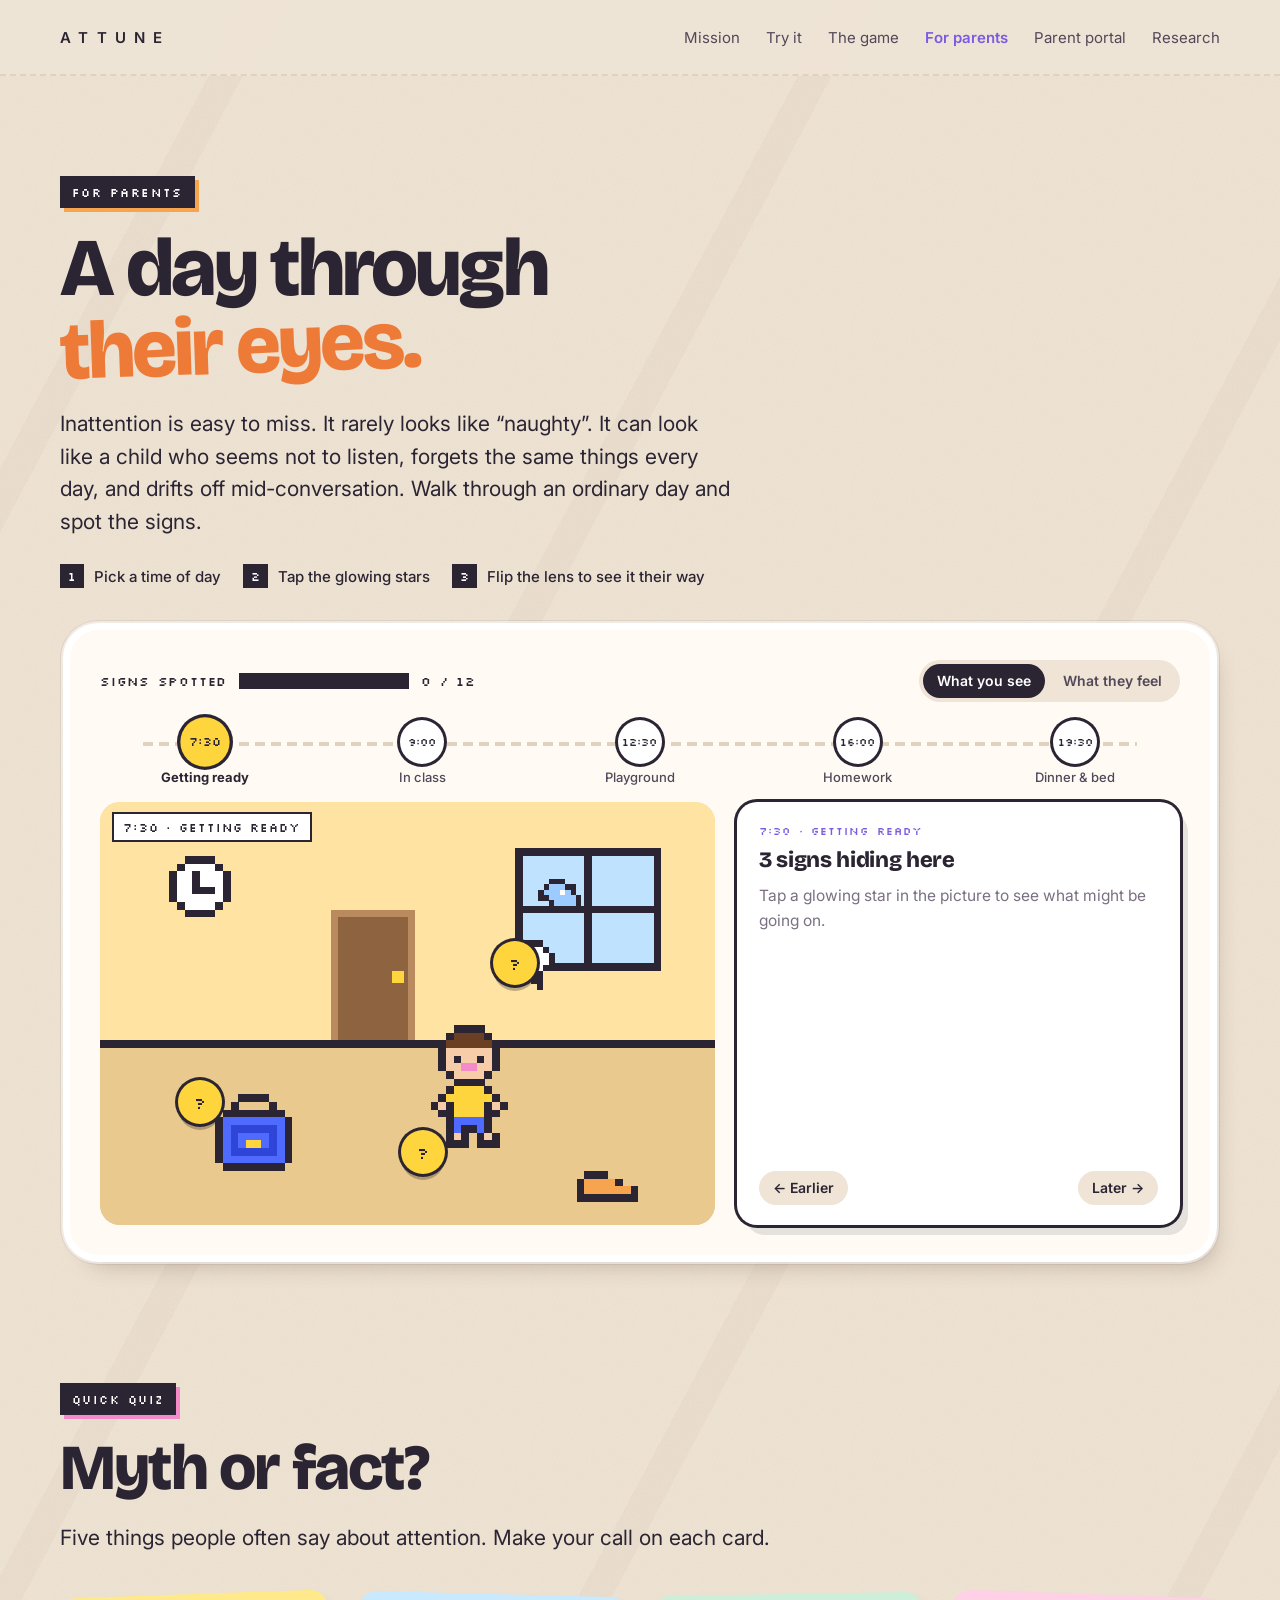
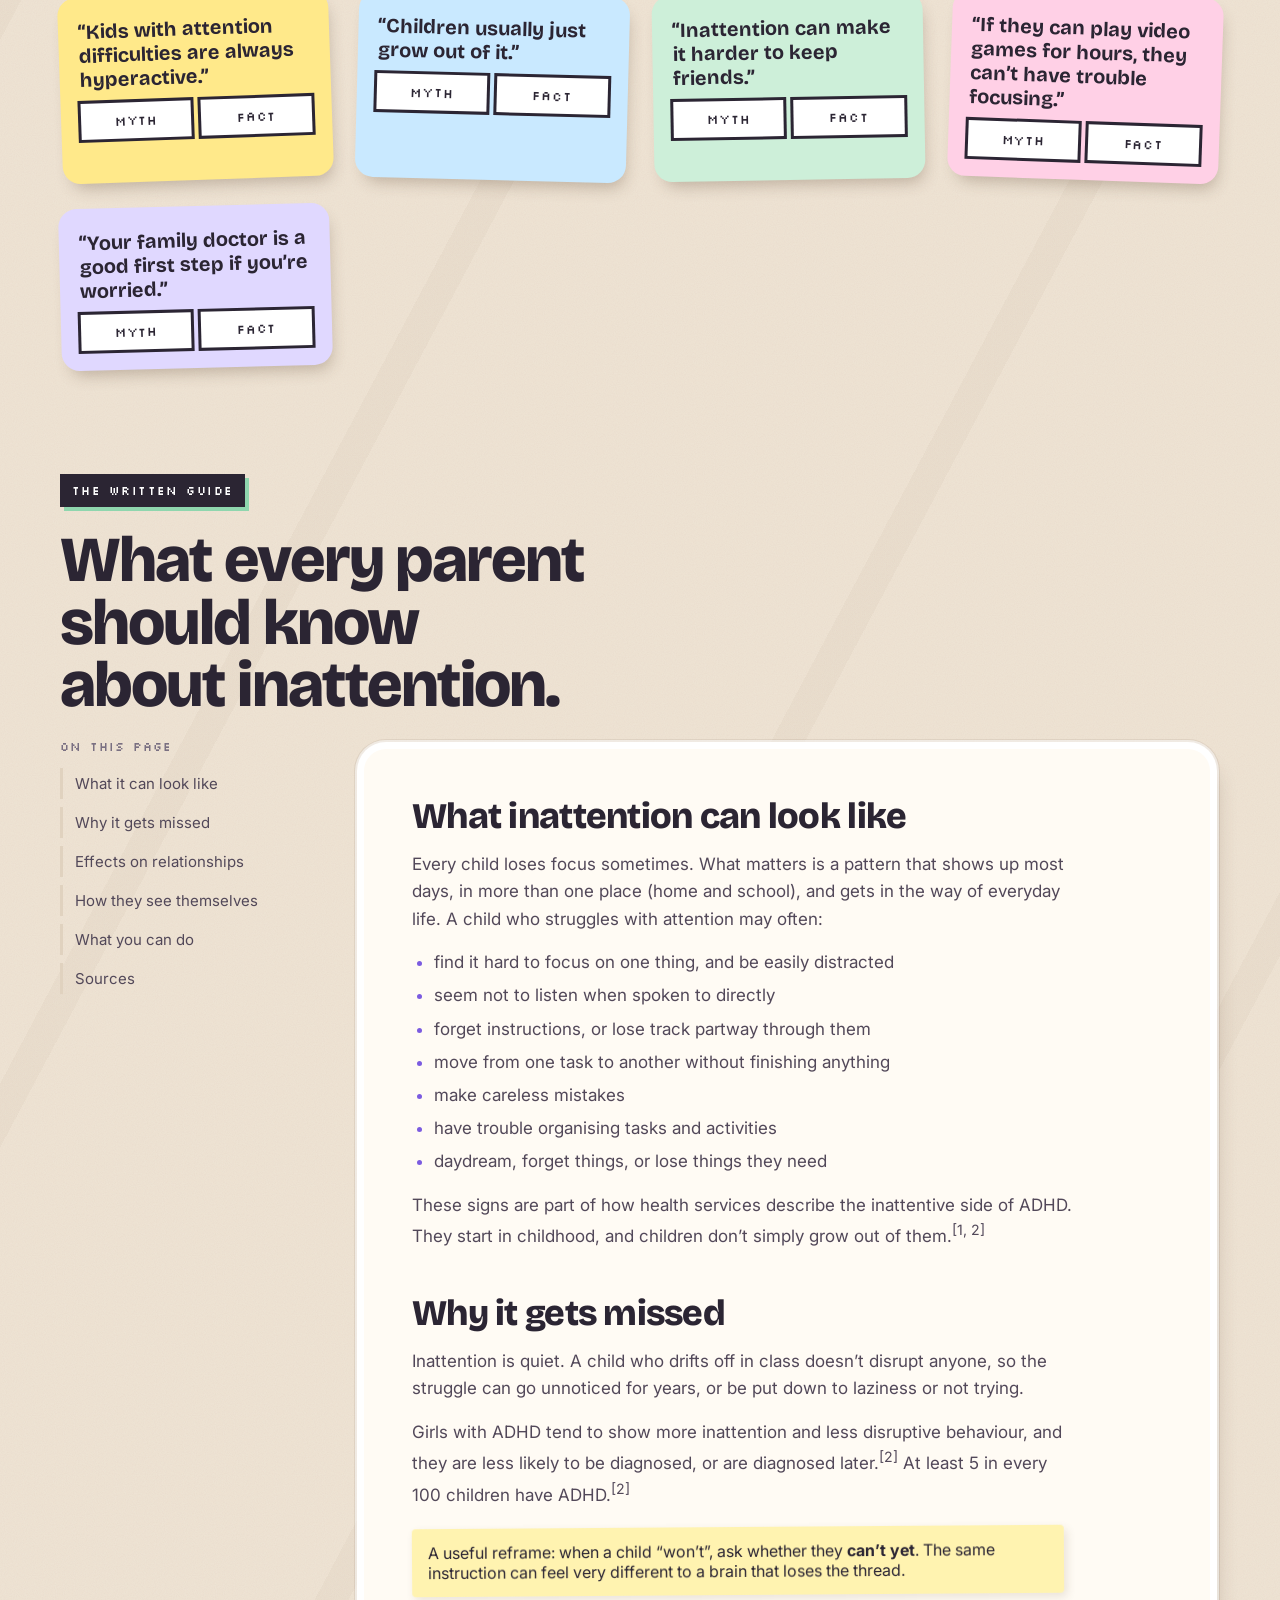
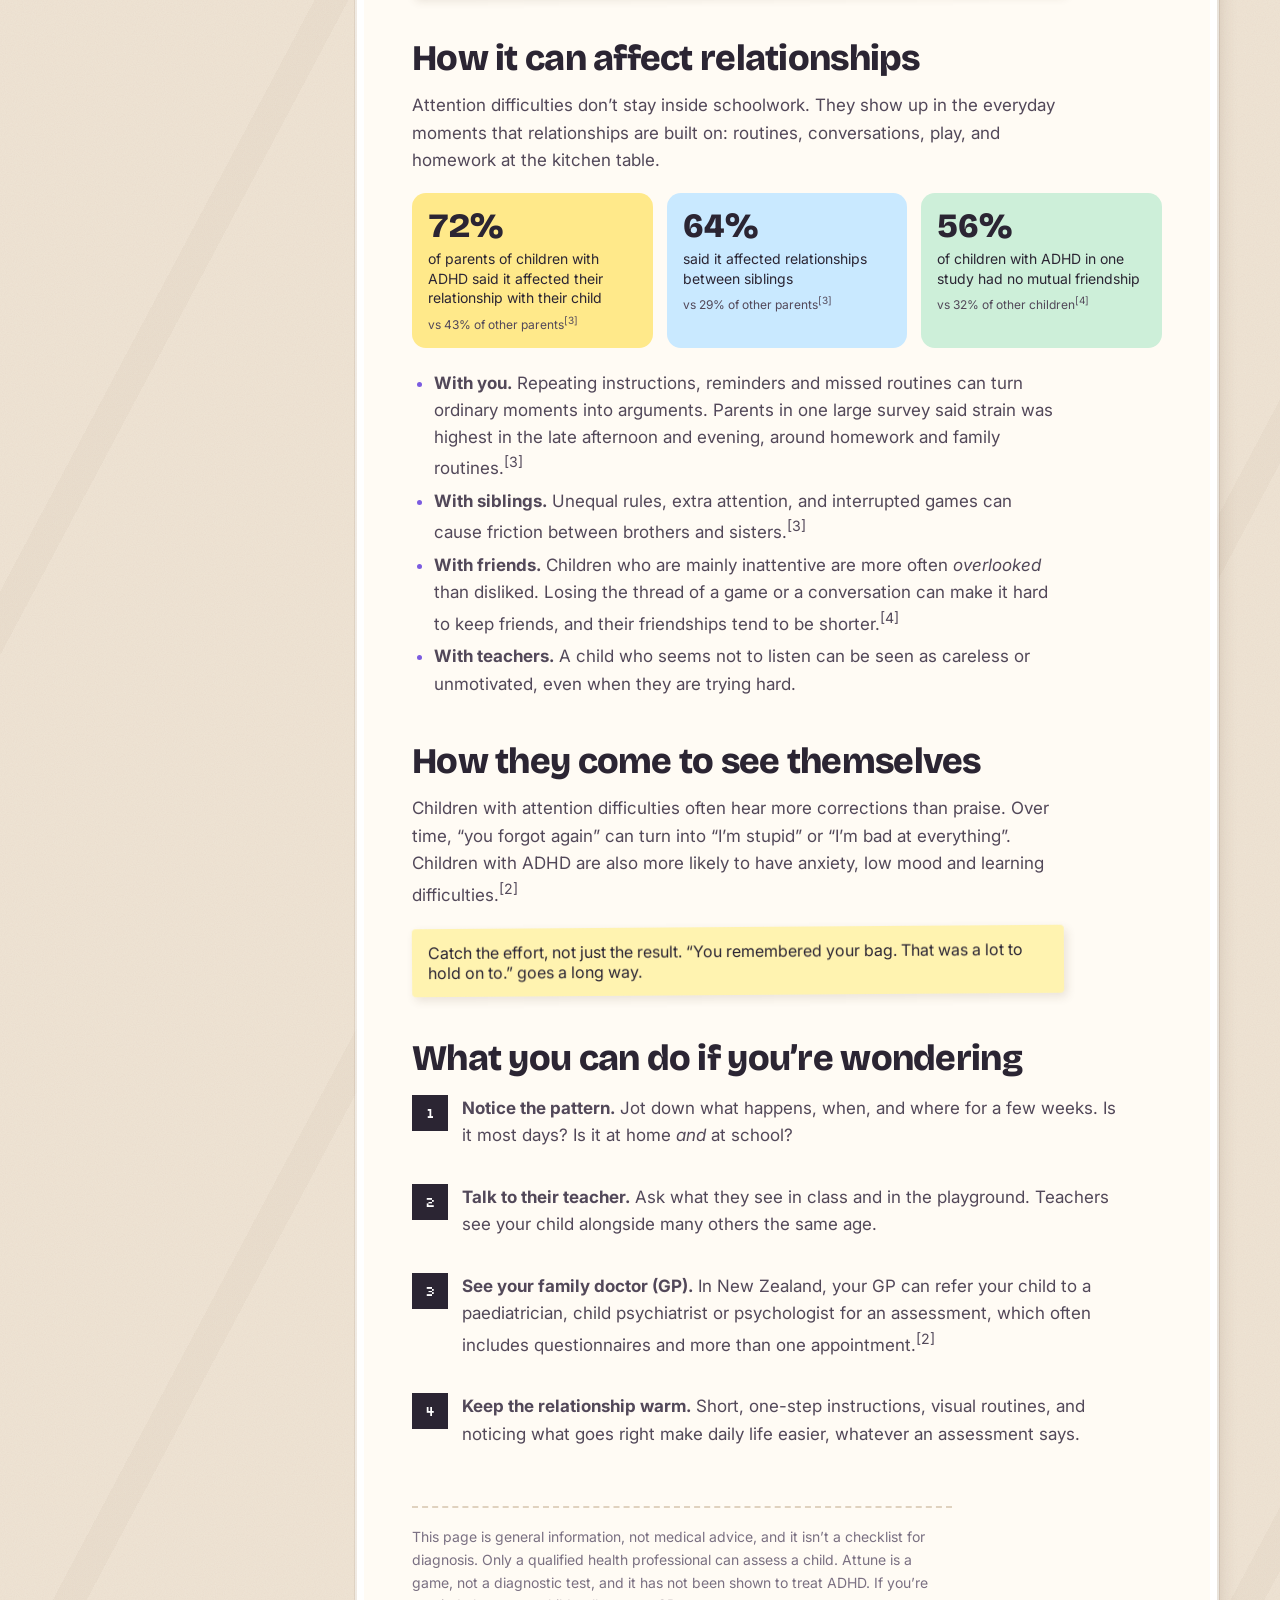
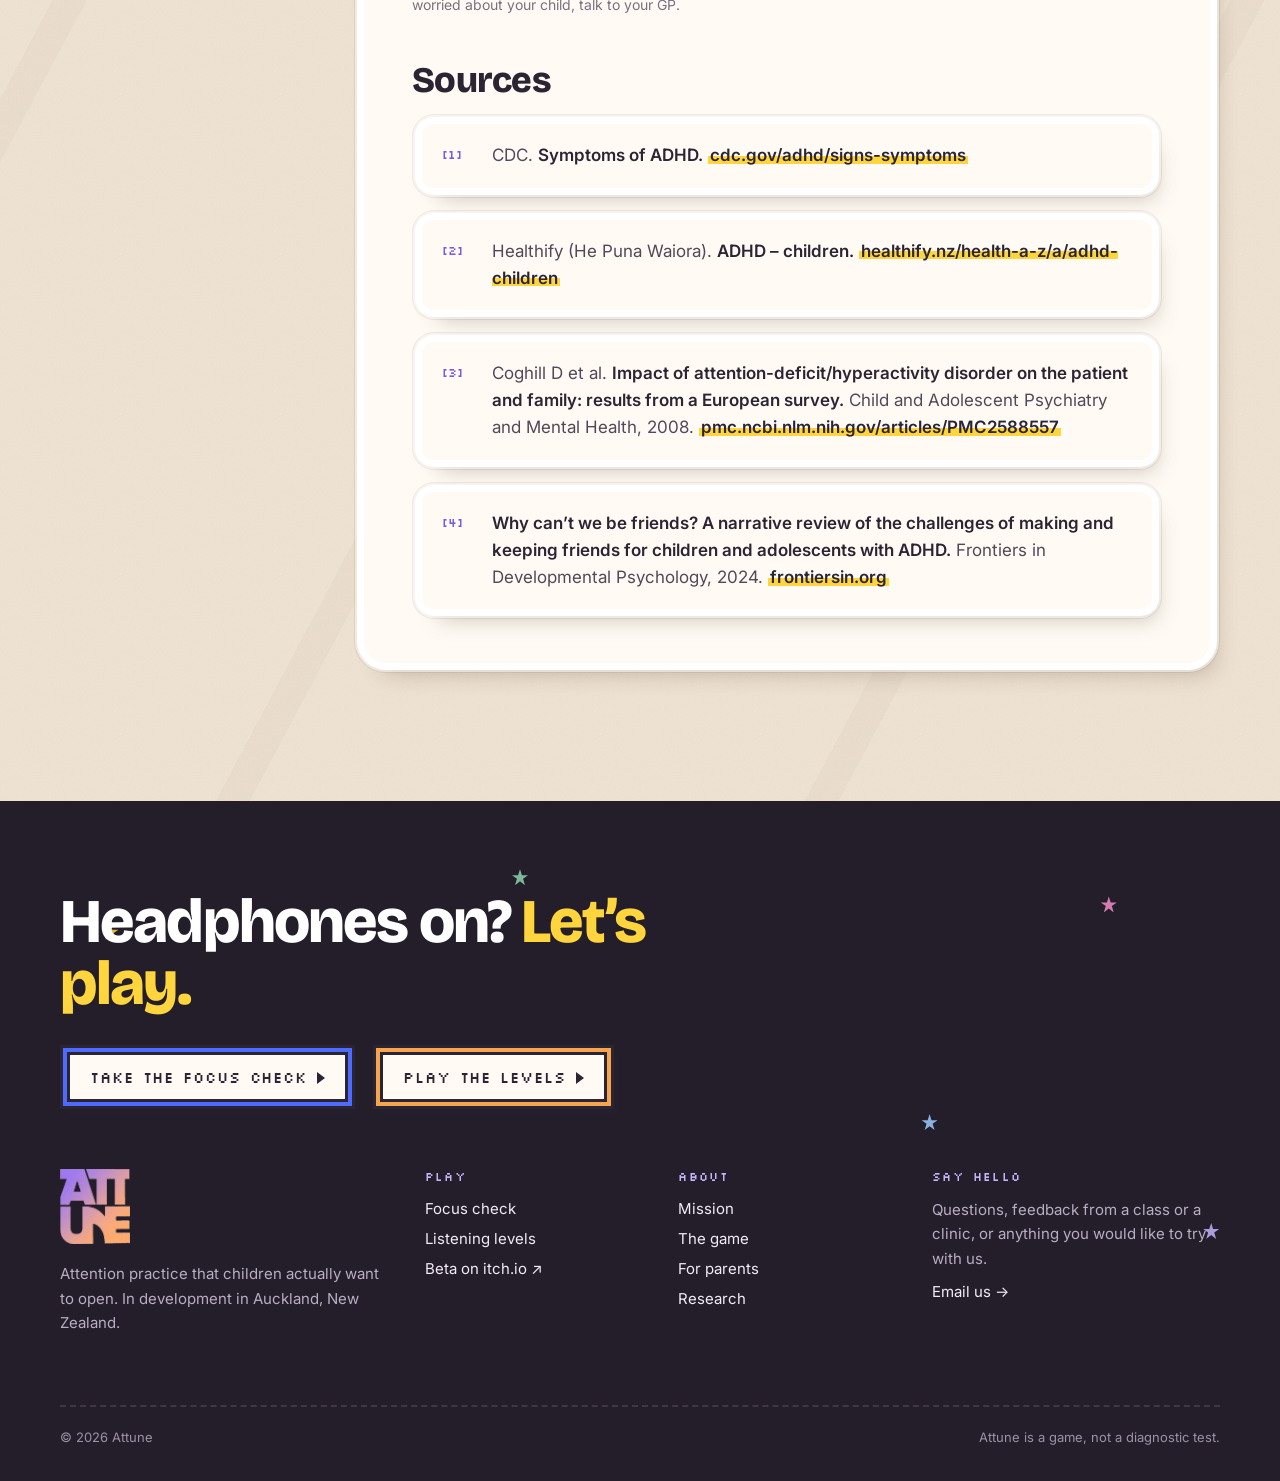
==== commit ac59db3f: "Parent portal and minor tweaks" ====
--- a/attune-site-3d 2/parents/index.html
+++ b/attune-site-3d 2/parents/index.html
@@ -111,7 +111,7 @@
 <div class="page" style="overflow:visible">
 <header class="bar"><div class="wrap">
   <a class="wm" href="../index.html">ATTUNE</a>
-  <nav aria-label="Main"><a href="../index.html#mission">Mission</a><a href="../index.html#try">Try it</a><a href="../index.html#game">The game</a><a href="../parents/" aria-current="page">For parents</a><a href="../research/">Research</a></nav>
+  <nav aria-label="Main"><a href="../index.html#mission">Mission</a><a href="../index.html#try">Try it</a><a href="../index.html#game">The game</a><a href="../parents/index.html" aria-current="page">For parents</a><a href="../portal/index.html">Parent portal</a><a href="../research/index.html">Research</a></nav>
 </div></header>
 
 <main>
@@ -237,7 +237,7 @@
     <div class="cols">
       <div><img class="logo" src="../assets/logo_symbol.png" alt="Attune"><p>Attention practice that children actually want to open. In development in Auckland, New Zealand.</p></div>
       <div><h4>Play</h4><ul><li><a data-site="/focus-check/" href="https://attuneonline.com/focus-check/">Focus check</a></li><li><a data-site="/play/" href="https://attuneonline.com/play/">Listening levels</a></li><li><a href="https://bibyeo.itch.io/attuneonline" target="_blank" rel="noopener">Beta on itch.io ↗</a></li></ul></div>
-      <div><h4>About</h4><ul><li><a href="../index.html#mission">Mission</a></li><li><a href="../index.html#game">The game</a></li><li><a href="../parents/">For parents</a></li><li><a href="../research/">Research</a></li></ul></div>
+      <div><h4>About</h4><ul><li><a href="../index.html#mission">Mission</a></li><li><a href="../index.html#game">The game</a></li><li><a href="../parents/index.html">For parents</a></li><li><a href="../research/index.html">Research</a></li></ul></div>
       <div><h4>Say hello</h4><p style="margin-bottom:10px">Questions, feedback from a class or a clinic, or anything you would like to try with us.</p><button class="copy-email" type="button" data-email>Email us →</button></div>
     </div>
     <div class="base"><span>© 2026 Attune</span><span>Attune is a game, not a diagnostic test.</span></div>
